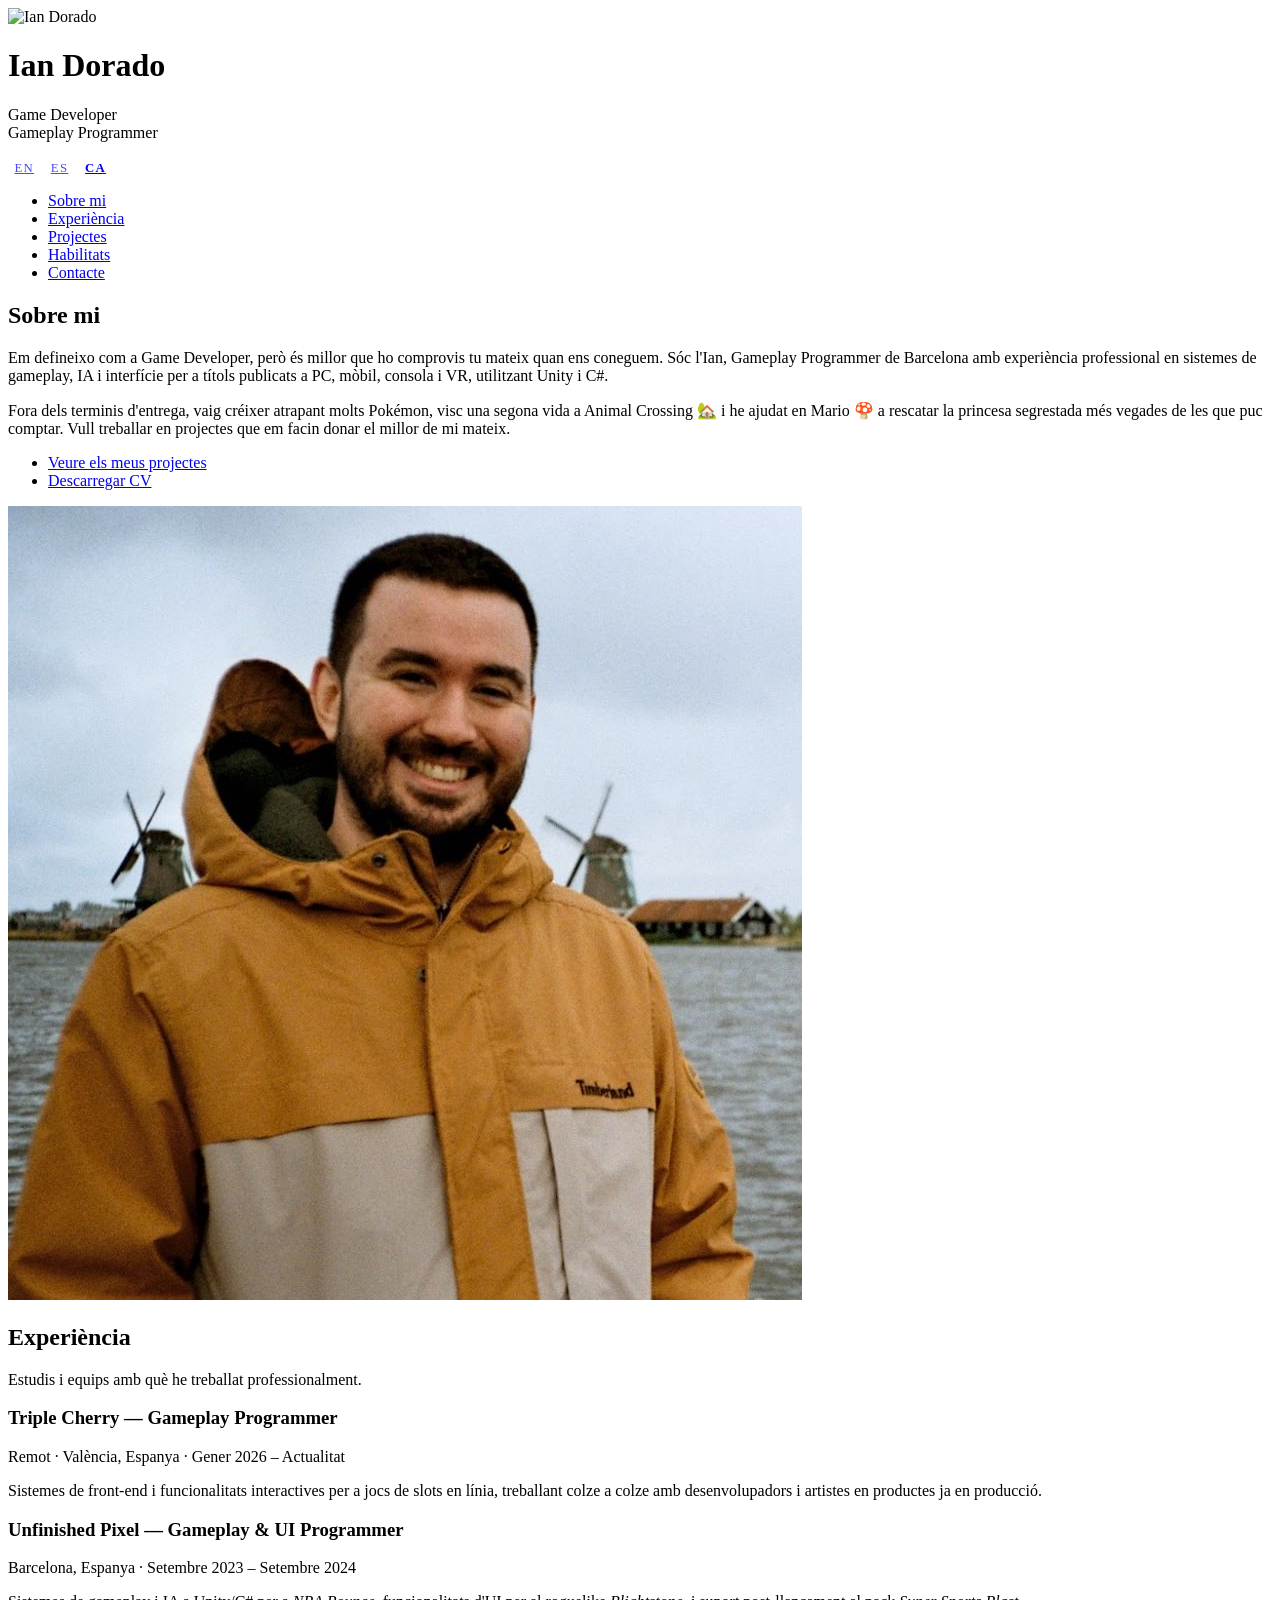
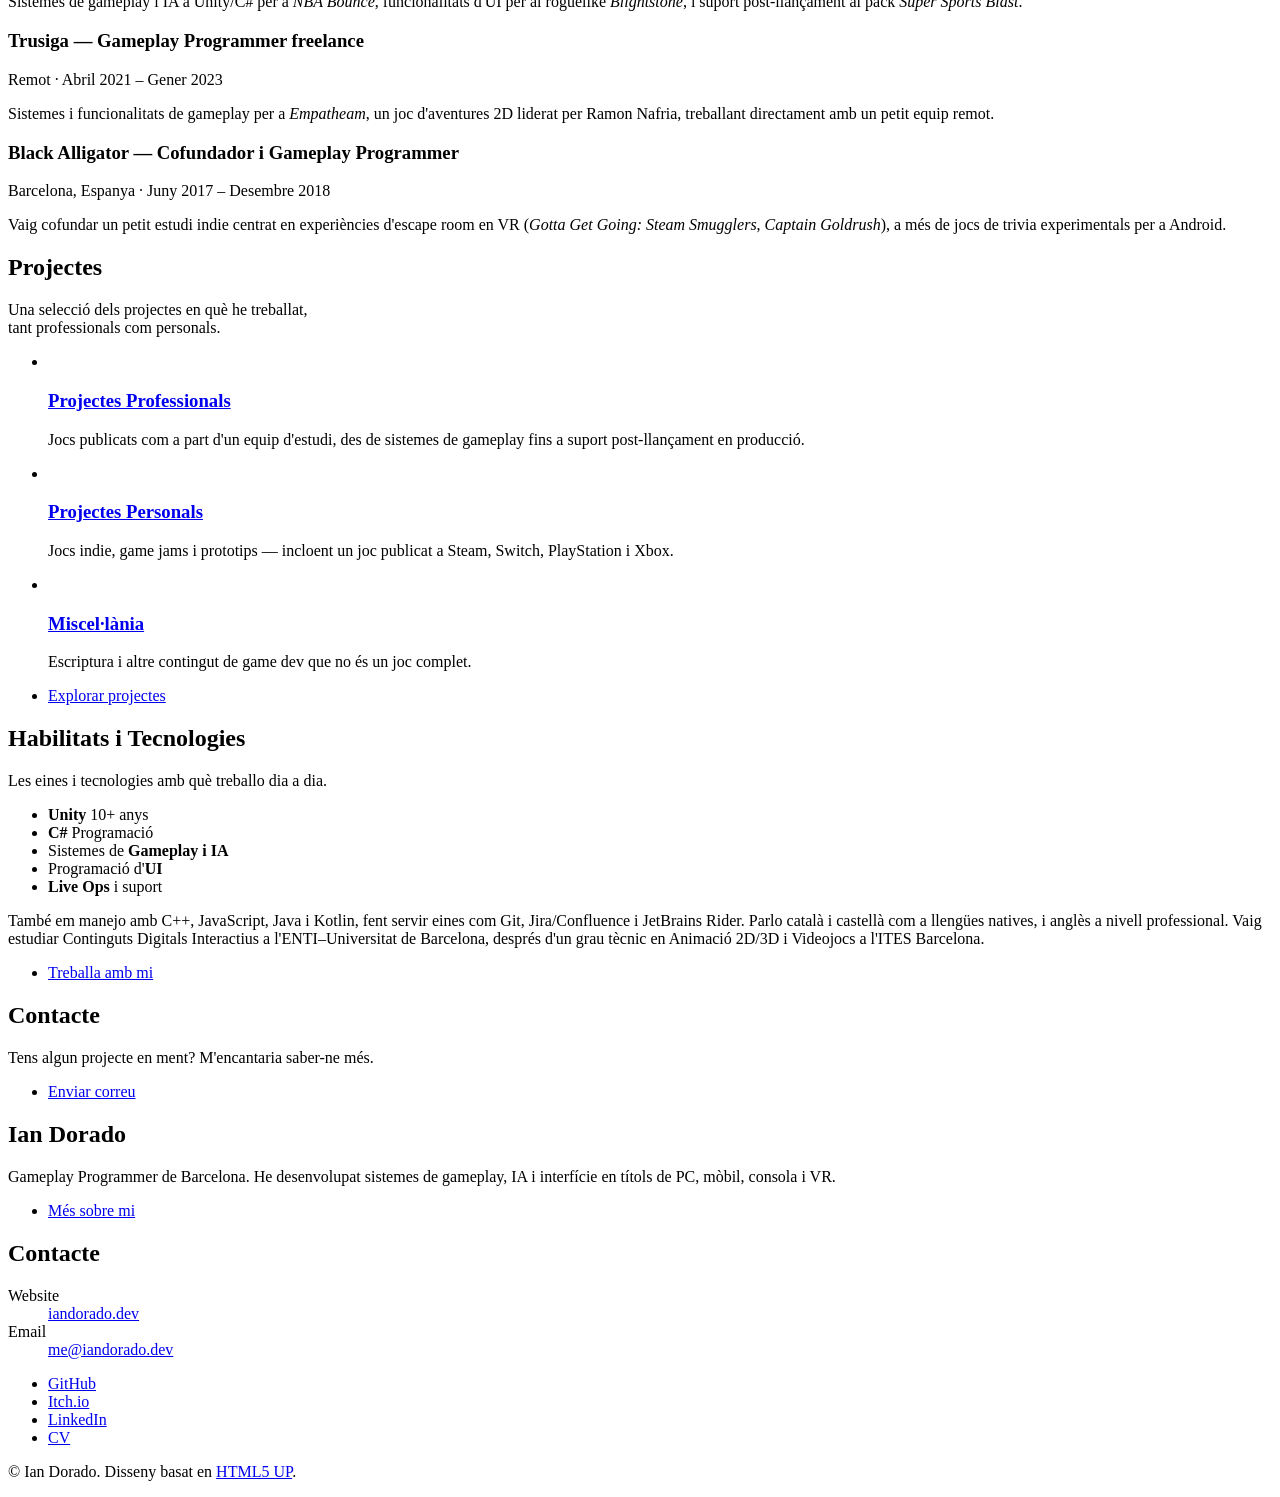
==== ca/index.html @ 8a7adcba "Replace placeholder content with real projects, add EN/ES/CA support Fills the portfolio with real w" ====
<!DOCTYPE HTML>
<!--
	Portfolio de Ian Dorado - Game Developer
	Basado en Stellar by HTML5 UP
	html5up.net | @ajlkn
-->
<html lang="ca">
	<head>
		<title>Ian Dorado - Game Developer</title>
		<meta charset="utf-8" />
		<meta name="viewport" content="width=device-width, initial-scale=1, user-scalable=no" />
		<link rel="stylesheet" href="/assets/css/main.css" />
		<link rel="stylesheet" href="/assets/css/custom.css" />
		<noscript><link rel="stylesheet" href="/assets/css/noscript.css" /></noscript>
	</head>
	<body class="is-preload">

		<!-- Wrapper -->
			<div id="wrapper">

				<!-- Header -->
					<header id="header" class="alt">
						<span class="logo"><img src="/images/logo.svg" alt="Ian Dorado" /></span>
						<h1>Ian Dorado</h1>
						<p>Game Developer<br />
						Gameplay Programmer</p>
						<ul class="lang-switch">
							<li><a href="/index.html">EN</a></li>
							<li><a href="/es/index.html">ES</a></li>
							<li><a href="/ca/index.html" class="active">CA</a></li>
						</ul>
					</header>

				<!-- Nav -->
					<nav id="nav">
						<ul>
							<li><a href="#about" class="active">Sobre mi</a></li>
							<li><a href="#experience">Experiència</a></li>
							<li><a href="#projects">Projectes</a></li>
							<li><a href="#skills">Habilitats</a></li>
							<li><a href="#contact">Contacte</a></li>
						</ul>
					</nav>

				<!-- Main -->
					<div id="main">

						<!-- About Section -->
							<section id="about" class="main">
								<div class="spotlight">
									<div class="content">
										<header class="major">
											<h2>Sobre mi</h2>
										</header>
										<p>Em defineixo com a Game Developer, però és millor que ho comprovis tu mateix quan ens coneguem. Sóc l'Ian, Gameplay Programmer de Barcelona amb experiència professional en sistemes de gameplay, IA i interfície per a títols publicats a PC, mòbil, consola i VR, utilitzant Unity i C#.</p>
										<p>Fora dels terminis d'entrega, vaig créixer atrapant molts Pokémon, visc una segona vida a Animal Crossing 🏡 i he ajudat en Mario 🍄 a rescatar la princesa segrestada més vegades de les que puc comptar. Vull treballar en projectes que em facin donar el millor de mi mateix.</p>
										<ul class="actions">
											<li><a href="#projects" class="button">Veure els meus projectes</a></li>
											<li><a href="https://drive.google.com/file/d/1tQPyiFd7aMaH0E0QQcwuhiPPUvILgp-P/view" class="button" target="_blank" rel="noopener">Descarregar CV</a></li>
										</ul>
									</div>
									<span class="image"><img src="/images/ian-dorado.jpg" alt="Ian Dorado" /></span>
								</div>
							</section>

						<!-- Experience Section -->
							<section id="experience" class="main special">
								<header class="major">
									<h2>Experiència</h2>
									<p>Estudis i equips amb què he treballat professionalment.</p>
								</header>

								<div class="box">
									<h3>Triple Cherry — Gameplay Programmer</h3>
									<p>Remot · València, Espanya · Gener 2026 – Actualitat</p>
									<p>Sistemes de front-end i funcionalitats interactives per a jocs de slots en línia, treballant colze a colze amb desenvolupadors i artistes en productes ja en producció.</p>
								</div>

								<div class="box">
									<h3>Unfinished Pixel — Gameplay &amp; UI Programmer</h3>
									<p>Barcelona, Espanya · Setembre 2023 – Setembre 2024</p>
									<p>Sistemes de gameplay i IA a Unity/C# per a <em>NBA Bounce</em>, funcionalitats d'UI per al roguelike <em>Blightstone</em>, i suport post-llançament al pack <em>Super Sports Blast</em>.</p>
								</div>

								<div class="box">
									<h3>Trusiga — Gameplay Programmer freelance</h3>
									<p>Remot · Abril 2021 – Gener 2023</p>
									<p>Sistemes i funcionalitats de gameplay per a <em>Empatheam</em>, un joc d'aventures 2D liderat per Ramon Nafria, treballant directament amb un petit equip remot.</p>
								</div>

								<div class="box">
									<h3>Black Alligator — Cofundador i Gameplay Programmer</h3>
									<p>Barcelona, Espanya · Juny 2017 – Desembre 2018</p>
									<p>Vaig cofundar un petit estudi indie centrat en experiències d'escape room en VR (<em>Gotta Get Going: Steam Smugglers</em>, <em>Captain Goldrush</em>), a més de jocs de trivia experimentals per a Android.</p>
								</div>
							</section>

						<!-- Projects Section -->
							<section id="projects" class="main special">
								<header class="major">
									<h2>Projectes</h2>
									<p>Una selecció dels projectes en què he treballat,<br />
									tant professionals com personals.</p>
								</header>
								<ul class="features">
									<li>
										<a href="/ca/professional-projects.html" class="project-link">
											<span class="icon solid major style1 fa-briefcase"></span>
										</a>
										<h3><a href="/ca/professional-projects.html">Projectes Professionals</a></h3>
										<p>Jocs publicats com a part d'un equip d'estudi, des de sistemes de gameplay fins a suport post-llançament en producció.</p>
									</li>
									<li>
										<a href="/ca/personal-projects.html" class="project-link">
											<span class="icon solid major style3 fa-gamepad"></span>
										</a>
										<h3><a href="/ca/personal-projects.html">Projectes Personals</a></h3>
										<p>Jocs indie, game jams i prototips — incloent un joc publicat a Steam, Switch, PlayStation i Xbox.</p>
									</li>
									<li>
										<a href="/ca/miscellaneous.html" class="project-link">
											<span class="icon solid major style5 fa-star"></span>
										</a>
										<h3><a href="/ca/miscellaneous.html">Miscel·lània</a></h3>
										<p>Escriptura i altre contingut de game dev que no és un joc complet.</p>
									</li>
								</ul>
								<footer class="major">
									<ul class="actions special">
										<li><a href="#projects" class="button">Explorar projectes</a></li>
									</ul>
								</footer>
							</section>

						<!-- Skills Section -->
							<section id="skills" class="main special">
								<header class="major">
									<h2>Habilitats i Tecnologies</h2>
									<p>Les eines i tecnologies amb què treballo dia a dia.</p>
								</header>
								<ul class="statistics">
									<li class="style1">
										<span class="icon solid fa-cube"></span>
										<strong>Unity</strong> 10+ anys
									</li>
									<li class="style2">
										<span class="icon solid fa-code"></span>
										<strong>C#</strong> Programació
									</li>
									<li class="style3">
										<span class="icon solid fa-robot"></span>
										Sistemes de <strong>Gameplay i IA</strong>
									</li>
									<li class="style4">
										<span class="icon solid fa-window-maximize"></span>
										Programació d'<strong>UI</strong>
									</li>
									<li class="style5">
										<span class="icon solid fa-chart-line"></span>
										<strong>Live Ops</strong> i suport
									</li>
								</ul>
								<p class="content">També em manejo amb C++, JavaScript, Java i Kotlin, fent servir eines com Git, Jira/Confluence i JetBrains Rider. Parlo català i castellà com a llengües natives, i anglès a nivell professional. Vaig estudiar Continguts Digitals Interactius a l'ENTI–Universitat de Barcelona, després d'un grau tècnic en Animació 2D/3D i Videojocs a l'ITES Barcelona.</p>
								<footer class="major">
									<ul class="actions special">
										<li><a href="#contact" class="button">Treballa amb mi</a></li>
									</ul>
								</footer>
							</section>

						<!-- Contact Section -->
							<section id="contact" class="main special">
								<header class="major">
									<h2>Contacte</h2>
									<p>Tens algun projecte en ment? M'encantaria saber-ne més.</p>
								</header>
								<footer class="major">
									<ul class="actions special">
										<li><a href="mailto:me@iandorado.dev" class="button primary">Enviar correu</a></li>
									</ul>
								</footer>
							</section>

					</div>

				<!-- Footer -->
					<footer id="footer">
						<section>
							<h2>Ian Dorado</h2>
							<p>Gameplay Programmer de Barcelona. He desenvolupat sistemes de gameplay, IA i interfície en títols de PC, mòbil, consola i VR.</p>
							<ul class="actions">
								<li><a href="#about" class="button">Més sobre mi</a></li>
							</ul>
						</section>
						<section>
							<h2>Contacte</h2>
							<dl class="alt">
								<dt>Website</dt>
								<dd><a href="https://iandorado.dev">iandorado.dev</a></dd>
								<dt>Email</dt>
								<dd><a href="mailto:me@iandorado.dev">me@iandorado.dev</a></dd>
							</dl>
							<ul class="icons">
								<li><a href="https://github.com/idorado4" class="icon brands fa-github alt"><span class="label">GitHub</span></a></li>
								<li><a href="https://idorado4.itch.io/" class="icon brands fa-itch-io alt"><span class="label">Itch.io</span></a></li>
								<li><a href="https://www.linkedin.com/in/idorado4/" class="icon brands fa-linkedin alt"><span class="label">LinkedIn</span></a></li>
								<li><a href="https://drive.google.com/file/d/1tQPyiFd7aMaH0E0QQcwuhiPPUvILgp-P/view" class="icon solid fa-address-card alt" target="_blank" rel="noopener"><span class="label">CV</span></a></li>
							</ul>
						</section>
						<p class="copyright">&copy; Ian Dorado. Disseny basat en <a href="https://html5up.net">HTML5 UP</a>.</p>
					</footer>

			</div>

		<!-- Scripts -->
			<script src="/assets/js/jquery.min.js"></script>
			<script src="/assets/js/jquery.scrollex.min.js"></script>
			<script src="/assets/js/jquery.scrolly.min.js"></script>
			<script src="/assets/js/browser.min.js"></script>
			<script src="/assets/js/breakpoints.min.js"></script>
			<script src="/assets/js/util.js"></script>
			<script src="/assets/js/main.js"></script>

	</body>
</html>
---- assets/css/custom.css ----
/* ========================================
   EFECTO HOVER INTERACTIVO - CÓDIGO PURO
   ======================================== */

/* 
   Este es el CÓDIGO ESENCIAL para el efecto hover.
   El resto del custom.css incluye estilos adicionales,
   pero ESTE es lo importante para el efecto.
*/

/* Variables de color para los iconos */
:root {
	--style1-color: #efa8b0;  /* Rosa - Profesionales */
	--style3-color: #a89cc8;  /* Púrpura - Personales */
	--style5-color: #8cc9f0;  /* Cian - Miscelánea */
}

/* ========================================
   CONTENEDOR DEL ICONO (el enlace)
   ======================================== */
.project-link {
	display: inline-block;
	cursor: pointer;
	text-decoration: none;
	transition: all 0.3s ease;
}

/* ========================================
   EL ICONO EN SÍ - Transición base
   ======================================== */
.project-link .icon.major {
	/*
	   Transición suave de 0.4 segundos
	   cubic-bezier crea un efecto "elástico"
	   que hace que se sienta más natural
	*/
	transition: all 0.4s cubic-bezier(0.34, 1.56, 0.64, 1);
	position: relative;
}

/* ========================================
   STYLE1 (Rosa #efa8b0) - PROFESIONALES
   ======================================== */
.project-link:hover .icon.major.style1 {
	/* 
	   Cuando pasas el ratón:
	   1. El fondo se llena con el color rosa
	   2. El icono se vuelve blanco
	   3. Se agranda un 15%
	   4. Aparece una sombra rosa
	*/
	background-color: var(--style1-color);  /* Fondo rosa */
	color: white;                            /* Icono blanco */
	transform: scale(1.15);                  /* 15% más grande */
	box-shadow: 0 10px 30px rgba(239, 168, 176, 0.4);  /* Sombra rosa */
}

/* El borde interno también se vuelve blanco */
.project-link:hover .icon.major.style1:before {
	color: white;           /* Línea/borde blanco */
	border-color: white;    /* Borde blanco */
}

/* ========================================
   STYLE3 (Púrpura #a89cc8) - PERSONALES
   ======================================== */
.project-link:hover .icon.major.style3 {
	background-color: var(--style3-color);  /* Fondo púrpura */
	color: white;                            /* Icono blanco */
	transform: scale(1.15);                  /* 15% más grande */
	box-shadow: 0 10px 30px rgba(168, 156, 200, 0.4);  /* Sombra púrpura */
}

.project-link:hover .icon.major.style3:before {
	color: white;
	border-color: white;
}

/* ========================================
   STYLE5 (Cian #8cc9f0) - MISCELÁNEA
   ======================================== */
.project-link:hover .icon.major.style5 {
	background-color: var(--style5-color);  /* Fondo cian */
	color: white;                            /* Icono blanco */
	transform: scale(1.15);                  /* 15% más grande */
	box-shadow: 0 10px 30px rgba(140, 201, 240, 0.4);  /* Sombra cian */
}

.project-link:hover .icon.major.style5:before {
	color: white;
	border-color: white;
}

/* ========================================
   ESTADO NORMAL (sin hover)
   ======================================== */
.project-link .icon.major {
	background-color: transparent;  /* Sin fondo */
	border-color: currentColor;     /* Borde es el color del icono */
}

.project-link .icon.major:before {
	border-color: currentColor;     /* Borde interno también */
}

/* ========================================
   FIN DEL EFECTO HOVER
   ======================================== */

/* Language switcher */
.lang-switch {
	margin: 0.75em 0 0 0;
	padding: 0;
	list-style: none;
}

.lang-switch li {
	display: inline-block;
	margin: 0 0.4em;
}

.lang-switch a {
	font-size: 0.8em;
	letter-spacing: 0.1em;
	opacity: 0.7;
}

.lang-switch a.active {
	opacity: 1;
	font-weight: bold;
	text-decoration: underline;
	pointer-events: none;
}

/*
   RESUMEN DE CÓMO FUNCIONA:
   
   1. Sin hover:
      - Fondo transparente
      - Icono tiene su color (rosa, púrpura o cian)
   
   2. Con hover:
      - Fondo se llena con el color del icono
      - Icono se vuelve blanco
      - Se agranda un 15%
      - Aparece una sombra del color correspondiente
      - Todo sucede en 0.4 segundos de forma suave
   
   3. HTML necesario:
      <a href="page.html" class="project-link">
          <span class="icon solid major style1 fa-briefcase"></span>
      </a>
*/
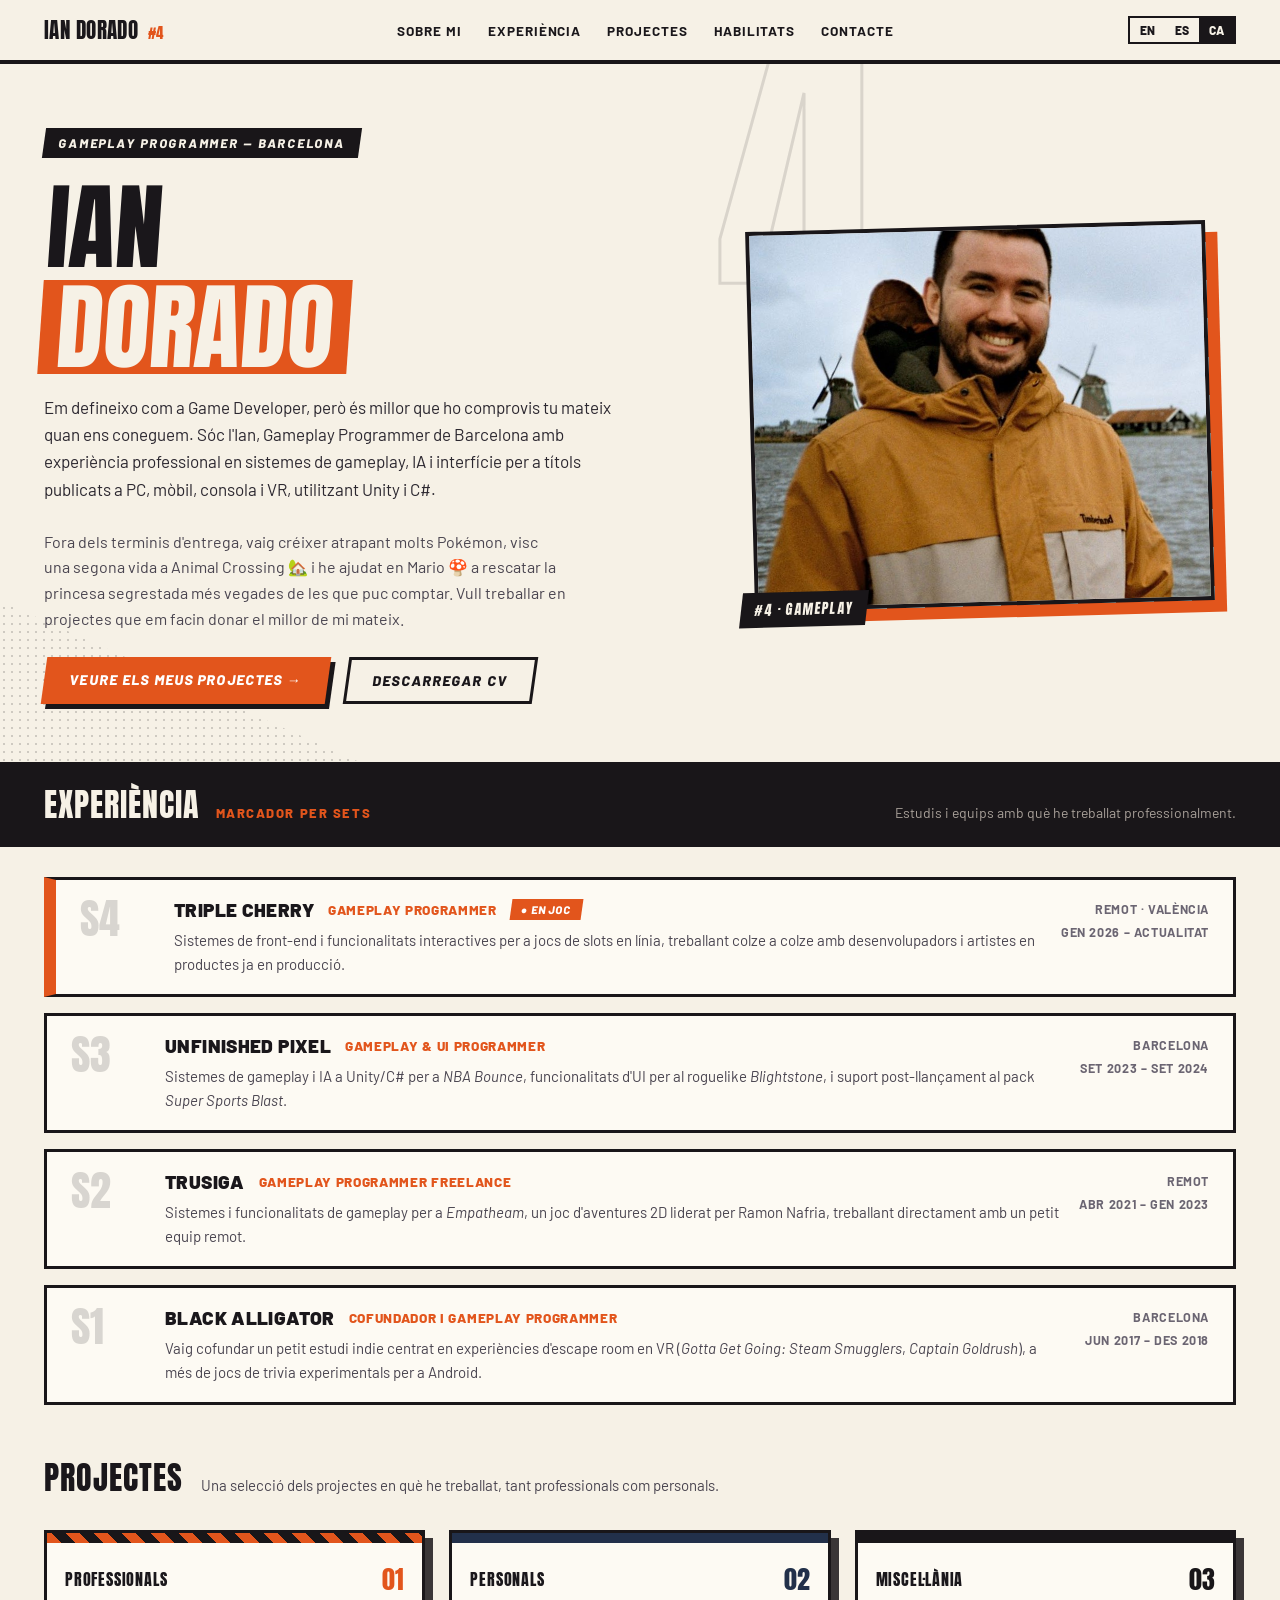
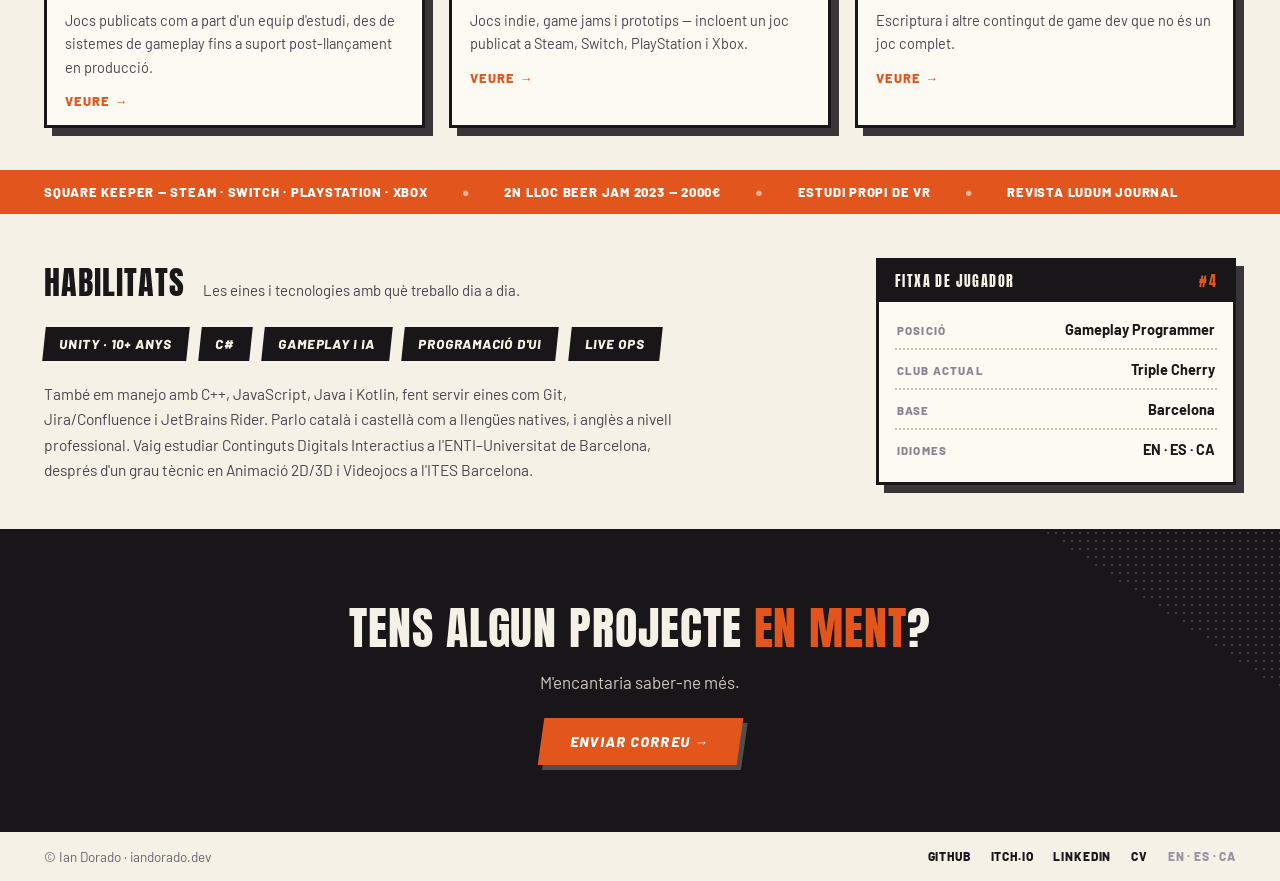
==== commit 4074328f: "Redesign portfolio with new visual identity, drop Stellar template Replaces the HTML5UP Stellar temp" ====
--- a/ca/index.html
+++ b/ca/index.html
@@ -1,225 +1,157 @@
-<!DOCTYPE HTML>
-<!--
-	Portfolio de Ian Dorado - Game Developer
-	Basado en Stellar by HTML5 UP
-	html5up.net | @ajlkn
--->
+<!DOCTYPE html>
 <html lang="ca">
-	<head>
-		<title>Ian Dorado - Game Developer</title>
-		<meta charset="utf-8" />
-		<meta name="viewport" content="width=device-width, initial-scale=1, user-scalable=no" />
-		<link rel="stylesheet" href="/assets/css/main.css" />
-		<link rel="stylesheet" href="/assets/css/custom.css" />
-		<noscript><link rel="stylesheet" href="/assets/css/noscript.css" /></noscript>
-	</head>
-	<body class="is-preload">
+<head>
+<title>Ian Dorado - Game Developer</title>
+<meta charset="utf-8">
+<meta name="viewport" content="width=device-width, initial-scale=1">
+<meta name="description" content="Ian Dorado, Gameplay Programmer de Barcelona. Sistemes de gameplay, IA i interfície per a títols a PC, mòbil, consola i VR amb Unity i C#.">
+<link rel="preconnect" href="https://fonts.googleapis.com">
+<link rel="preconnect" href="https://fonts.gstatic.com" crossorigin>
+<link href="https://fonts.googleapis.com/css2?family=Anton&family=Barlow:wght@400;600;700;800;900&family=JetBrains+Mono:wght@400;500&display=swap" rel="stylesheet">
+<link rel="stylesheet" href="../assets/portfolio.css">
+</head>
+<body>
+<div class="wrap">
+<header class="topbar">
+<a class="logo" href="index.html"><span class="nombre">IAN DORADO</span><span class="dorsal">#4</span></a>
+<nav class="menu">
+<a href="#sobre-mi">Sobre mi</a><a href="#experiencia">Experiència</a><a href="#projectes">Projectes</a><a href="#habilitats">Habilitats</a><a href="#contacte">Contacte</a>
+</nav>
+<div class="lang"><a href="../index.html">EN</a><a href="../es/index.html">ES</a><span class="on">CA</span></div>
+</header>
 
-		<!-- Wrapper -->
-			<div id="wrapper">
+<section class="hero">
+<div class="hero-num">4</div>
+<div class="dots bl"></div>
+<div class="hero-grid">
+<div>
+<span class="badge">Gameplay Programmer — Barcelona</span>
+<h1 class="titulo">IAN<br><span class="rev">DORADO</span></h1>
+<p class="lead" id="sobre-mi">Em defineixo com a Game Developer, però és millor que ho comprovis tu mateix quan ens coneguem. Sóc l'Ian, Gameplay Programmer de Barcelona amb experiència professional en sistemes de gameplay, IA i interfície per a títols publicats a PC, mòbil, consola i VR, utilitzant Unity i C#.</p>
+<p class="lead2">Fora dels terminis d'entrega, vaig créixer atrapant molts Pokémon, visc una segona vida a Animal Crossing 🏡 i he ajudat en Mario 🍄 a rescatar la princesa segrestada més vegades de les que puc comptar. Vull treballar en projectes que em facin donar el millor de mi mateix.</p>
+<div class="btns">
+<a class="btn" href="#projectes">Veure els meus projectes →</a>
+<a class="btn-line" href="https://drive.google.com/file/d/1tQPyiFd7aMaH0E0QQcwuhiPPUvILgp-P/view" target="_blank" rel="noopener">Descarregar CV</a>
+</div>
+</div>
+<div class="foto-wrap">
+<img class="foto" src="../images/ian-dorado.jpg" alt="Ian Dorado">
+<div class="foto-tag">#4 · GAMEPLAY</div>
+</div>
+</div>
+</section>
 
-				<!-- Header -->
-					<header id="header" class="alt">
-						<span class="logo"><img src="/images/logo.svg" alt="Ian Dorado" /></span>
-						<h1>Ian Dorado</h1>
-						<p>Game Developer<br />
-						Gameplay Programmer</p>
-						<ul class="lang-switch">
-							<li><a href="/index.html">EN</a></li>
-							<li><a href="/es/index.html">ES</a></li>
-							<li><a href="/ca/index.html" class="active">CA</a></li>
-						</ul>
-					</header>
+<div class="banda" id="experiencia">
+<div class="tit"><h2>EXPERIÈNCIA</h2><span class="marca">Marcador per sets</span></div>
+<span class="sub">Estudis i equips amb què he treballat professionalment.</span>
+</div>
+<section class="sets">
+<article class="set live">
+<div class="snum">S4</div>
+<div>
+<div class="set-head"><span class="club">Triple Cherry</span><span class="rol">Gameplay Programmer</span><span class="chip-live"><span class="dot">●</span> EN JOC</span></div>
+<p>Sistemes de front-end i funcionalitats interactives per a jocs de slots en línia, treballant colze a colze amb desenvolupadors i artistes en productes ja en producció.</p>
+</div>
+<div class="meta">Remot · València<br>Gen 2026 – Actualitat</div>
+</article>
+<article class="set">
+<div class="snum">S3</div>
+<div>
+<div class="set-head"><span class="club">Unfinished Pixel</span><span class="rol">Gameplay &amp; UI Programmer</span></div>
+<p>Sistemes de gameplay i IA a Unity/C# per a <em>NBA Bounce</em>, funcionalitats d'UI per al roguelike <em>Blightstone</em>, i suport post-llançament al pack <em>Super Sports Blast</em>.</p>
+</div>
+<div class="meta">Barcelona<br>Set 2023 – Set 2024</div>
+</article>
+<article class="set">
+<div class="snum">S2</div>
+<div>
+<div class="set-head"><span class="club">Trusiga</span><span class="rol">Gameplay Programmer freelance</span></div>
+<p>Sistemes i funcionalitats de gameplay per a <em>Empatheam</em>, un joc d'aventures 2D liderat per Ramon Nafria, treballant directament amb un petit equip remot.</p>
+</div>
+<div class="meta">Remot<br>Abr 2021 – Gen 2023</div>
+</article>
+<article class="set">
+<div class="snum">S1</div>
+<div>
+<div class="set-head"><span class="club">Black Alligator</span><span class="rol">Cofundador i Gameplay Programmer</span></div>
+<p>Vaig cofundar un petit estudi indie centrat en experiències d'escape room en VR (<em>Gotta Get Going: Steam Smugglers</em>, <em>Captain Goldrush</em>), a més de jocs de trivia experimentals per a Android.</p>
+</div>
+<div class="meta">Barcelona<br>Jun 2017 – Des 2018</div>
+</article>
+</section>
 
-				<!-- Nav -->
-					<nav id="nav">
-						<ul>
-							<li><a href="#about" class="active">Sobre mi</a></li>
-							<li><a href="#experience">Experiència</a></li>
-							<li><a href="#projects">Projectes</a></li>
-							<li><a href="#skills">Habilitats</a></li>
-							<li><a href="#contact">Contacte</a></li>
-						</ul>
-					</nav>
+<div class="sec-head" id="projectes">
+<h2>PROJECTES</h2>
+<span class="sub">Una selecció dels projectes en què he treballat, tant professionals com personals.</span>
+</div>
+<section class="cats">
+<a class="cat" href="professional-projects.html">
+<div class="franja f1"></div>
+<div class="cat-head"><span class="nom">Professionals</span><span class="num" style="color:#e2551c">01</span></div>
+<p>Jocs publicats com a part d'un equip d'estudi, des de sistemes de gameplay fins a suport post-llançament en producció.</p>
+<div class="ver">Veure →</div>
+</a>
+<a class="cat" href="personal-projects.html">
+<div class="franja f2"></div>
+<div class="cat-head"><span class="nom">Personals</span><span class="num" style="color:#22304a">02</span></div>
+<p>Jocs indie, game jams i prototips — incloent un joc publicat a Steam, Switch, PlayStation i Xbox.</p>
+<div class="ver">Veure →</div>
+</a>
+<a class="cat" href="miscellaneous.html">
+<div class="franja f3"></div>
+<div class="cat-head"><span class="nom">Miscel·lània</span><span class="num" style="color:#191619">03</span></div>
+<p>Escriptura i altre contingut de game dev que no és un joc complet.</p>
+<div class="ver">Veure →</div>
+</a>
+</section>
 
-				<!-- Main -->
-					<div id="main">
+<div class="cinta">
+<span>Square Keeper — Steam · Switch · PlayStation · Xbox</span><span class="sep">●</span>
+<span>2n lloc Beer Jam 2023 — 2000€</span><span class="sep">●</span>
+<span>Estudi propi de VR</span><span class="sep">●</span>
+<span>Revista Ludum Journal</span>
+</div>
 
-						<!-- About Section -->
-							<section id="about" class="main">
-								<div class="spotlight">
-									<div class="content">
-										<header class="major">
-											<h2>Sobre mi</h2>
-										</header>
-										<p>Em defineixo com a Game Developer, però és millor que ho comprovis tu mateix quan ens coneguem. Sóc l'Ian, Gameplay Programmer de Barcelona amb experiència professional en sistemes de gameplay, IA i interfície per a títols publicats a PC, mòbil, consola i VR, utilitzant Unity i C#.</p>
-										<p>Fora dels terminis d'entrega, vaig créixer atrapant molts Pokémon, visc una segona vida a Animal Crossing 🏡 i he ajudat en Mario 🍄 a rescatar la princesa segrestada més vegades de les que puc comptar. Vull treballar en projectes que em facin donar el millor de mi mateix.</p>
-										<ul class="actions">
-											<li><a href="#projects" class="button">Veure els meus projectes</a></li>
-											<li><a href="https://drive.google.com/file/d/1tQPyiFd7aMaH0E0QQcwuhiPPUvILgp-P/view" class="button" target="_blank" rel="noopener">Descarregar CV</a></li>
-										</ul>
-									</div>
-									<span class="image"><img src="/images/ian-dorado.jpg" alt="Ian Dorado" /></span>
-								</div>
-							</section>
+<section class="skills" id="habilitats">
+<div>
+<div class="sec-head" style="padding:0"><h2>HABILITATS</h2><span class="sub">Les eines i tecnologies amb què treballo dia a dia.</span></div>
+<div class="chips">
+<span class="chip">Unity · 10+ anys</span>
+<span class="chip">C#</span>
+<span class="chip">Gameplay i IA</span>
+<span class="chip">Programació d'UI</span>
+<span class="chip">Live Ops</span>
+</div>
+<p class="texto">També em manejo amb C++, JavaScript, Java i Kotlin, fent servir eines com Git, Jira/Confluence i JetBrains Rider. Parlo català i castellà com a llengües natives, i anglès a nivell professional. Vaig estudiar Continguts Digitals Interactius a l'ENTI–Universitat de Barcelona, després d'un grau tècnic en Animació 2D/3D i Videojocs a l'ITES Barcelona.</p>
+</div>
+<aside class="ficha">
+<div class="ficha-head"><span>FITXA DE JUGADOR</span><span class="dorsal">#4</span></div>
+<div class="ficha-body">
+<div class="ficha-row"><span class="k">POSICIÓ</span><strong>Gameplay Programmer</strong></div>
+<div class="ficha-row"><span class="k">CLUB ACTUAL</span><strong>Triple Cherry</strong></div>
+<div class="ficha-row"><span class="k">BASE</span><strong>Barcelona</strong></div>
+<div class="ficha-row"><span class="k">IDIOMES</span><strong>EN · ES · CA</strong></div>
+</div>
+</aside>
+</section>
 
-						<!-- Experience Section -->
-							<section id="experience" class="main special">
-								<header class="major">
-									<h2>Experiència</h2>
-									<p>Estudis i equips amb què he treballat professionalment.</p>
-								</header>
+<section class="contacto" id="contacte">
+<div class="dots claro tr"></div>
+<h2>Tens algun projecte <span class="acc">en ment</span>?</h2>
+<p>M'encantaria saber-ne més.</p>
+<a class="btn sombra-clara" href="mailto:me@iandorado.dev">Enviar correu →</a>
+</section>
 
-								<div class="box">
-									<h3>Triple Cherry — Gameplay Programmer</h3>
-									<p>Remot · València, Espanya · Gener 2026 – Actualitat</p>
-									<p>Sistemes de front-end i funcionalitats interactives per a jocs de slots en línia, treballant colze a colze amb desenvolupadors i artistes en productes ja en producció.</p>
-								</div>
-
-								<div class="box">
-									<h3>Unfinished Pixel — Gameplay &amp; UI Programmer</h3>
-									<p>Barcelona, Espanya · Setembre 2023 – Setembre 2024</p>
-									<p>Sistemes de gameplay i IA a Unity/C# per a <em>NBA Bounce</em>, funcionalitats d'UI per al roguelike <em>Blightstone</em>, i suport post-llançament al pack <em>Super Sports Blast</em>.</p>
-								</div>
-
-								<div class="box">
-									<h3>Trusiga — Gameplay Programmer freelance</h3>
-									<p>Remot · Abril 2021 – Gener 2023</p>
-									<p>Sistemes i funcionalitats de gameplay per a <em>Empatheam</em>, un joc d'aventures 2D liderat per Ramon Nafria, treballant directament amb un petit equip remot.</p>
-								</div>
-
-								<div class="box">
-									<h3>Black Alligator — Cofundador i Gameplay Programmer</h3>
-									<p>Barcelona, Espanya · Juny 2017 – Desembre 2018</p>
-									<p>Vaig cofundar un petit estudi indie centrat en experiències d'escape room en VR (<em>Gotta Get Going: Steam Smugglers</em>, <em>Captain Goldrush</em>), a més de jocs de trivia experimentals per a Android.</p>
-								</div>
-							</section>
-
-						<!-- Projects Section -->
-							<section id="projects" class="main special">
-								<header class="major">
-									<h2>Projectes</h2>
-									<p>Una selecció dels projectes en què he treballat,<br />
-									tant professionals com personals.</p>
-								</header>
-								<ul class="features">
-									<li>
-										<a href="/ca/professional-projects.html" class="project-link">
-											<span class="icon solid major style1 fa-briefcase"></span>
-										</a>
-										<h3><a href="/ca/professional-projects.html">Projectes Professionals</a></h3>
-										<p>Jocs publicats com a part d'un equip d'estudi, des de sistemes de gameplay fins a suport post-llançament en producció.</p>
-									</li>
-									<li>
-										<a href="/ca/personal-projects.html" class="project-link">
-											<span class="icon solid major style3 fa-gamepad"></span>
-										</a>
-										<h3><a href="/ca/personal-projects.html">Projectes Personals</a></h3>
-										<p>Jocs indie, game jams i prototips — incloent un joc publicat a Steam, Switch, PlayStation i Xbox.</p>
-									</li>
-									<li>
-										<a href="/ca/miscellaneous.html" class="project-link">
-											<span class="icon solid major style5 fa-star"></span>
-										</a>
-										<h3><a href="/ca/miscellaneous.html">Miscel·lània</a></h3>
-										<p>Escriptura i altre contingut de game dev que no és un joc complet.</p>
-									</li>
-								</ul>
-								<footer class="major">
-									<ul class="actions special">
-										<li><a href="#projects" class="button">Explorar projectes</a></li>
-									</ul>
-								</footer>
-							</section>
-
-						<!-- Skills Section -->
-							<section id="skills" class="main special">
-								<header class="major">
-									<h2>Habilitats i Tecnologies</h2>
-									<p>Les eines i tecnologies amb què treballo dia a dia.</p>
-								</header>
-								<ul class="statistics">
-									<li class="style1">
-										<span class="icon solid fa-cube"></span>
-										<strong>Unity</strong> 10+ anys
-									</li>
-									<li class="style2">
-										<span class="icon solid fa-code"></span>
-										<strong>C#</strong> Programació
-									</li>
-									<li class="style3">
-										<span class="icon solid fa-robot"></span>
-										Sistemes de <strong>Gameplay i IA</strong>
-									</li>
-									<li class="style4">
-										<span class="icon solid fa-window-maximize"></span>
-										Programació d'<strong>UI</strong>
-									</li>
-									<li class="style5">
-										<span class="icon solid fa-chart-line"></span>
-										<strong>Live Ops</strong> i suport
-									</li>
-								</ul>
-								<p class="content">També em manejo amb C++, JavaScript, Java i Kotlin, fent servir eines com Git, Jira/Confluence i JetBrains Rider. Parlo català i castellà com a llengües natives, i anglès a nivell professional. Vaig estudiar Continguts Digitals Interactius a l'ENTI–Universitat de Barcelona, després d'un grau tècnic en Animació 2D/3D i Videojocs a l'ITES Barcelona.</p>
-								<footer class="major">
-									<ul class="actions special">
-										<li><a href="#contact" class="button">Treballa amb mi</a></li>
-									</ul>
-								</footer>
-							</section>
-
-						<!-- Contact Section -->
-							<section id="contact" class="main special">
-								<header class="major">
-									<h2>Contacte</h2>
-									<p>Tens algun projecte en ment? M'encantaria saber-ne més.</p>
-								</header>
-								<footer class="major">
-									<ul class="actions special">
-										<li><a href="mailto:me@iandorado.dev" class="button primary">Enviar correu</a></li>
-									</ul>
-								</footer>
-							</section>
-
-					</div>
-
-				<!-- Footer -->
-					<footer id="footer">
-						<section>
-							<h2>Ian Dorado</h2>
-							<p>Gameplay Programmer de Barcelona. He desenvolupat sistemes de gameplay, IA i interfície en títols de PC, mòbil, consola i VR.</p>
-							<ul class="actions">
-								<li><a href="#about" class="button">Més sobre mi</a></li>
-							</ul>
-						</section>
-						<section>
-							<h2>Contacte</h2>
-							<dl class="alt">
-								<dt>Website</dt>
-								<dd><a href="https://iandorado.dev">iandorado.dev</a></dd>
-								<dt>Email</dt>
-								<dd><a href="mailto:me@iandorado.dev">me@iandorado.dev</a></dd>
-							</dl>
-							<ul class="icons">
-								<li><a href="https://github.com/idorado4" class="icon brands fa-github alt"><span class="label">GitHub</span></a></li>
-								<li><a href="https://idorado4.itch.io/" class="icon brands fa-itch-io alt"><span class="label">Itch.io</span></a></li>
-								<li><a href="https://www.linkedin.com/in/idorado4/" class="icon brands fa-linkedin alt"><span class="label">LinkedIn</span></a></li>
-								<li><a href="https://drive.google.com/file/d/1tQPyiFd7aMaH0E0QQcwuhiPPUvILgp-P/view" class="icon solid fa-address-card alt" target="_blank" rel="noopener"><span class="label">CV</span></a></li>
-							</ul>
-						</section>
-						<p class="copyright">&copy; Ian Dorado. Disseny basat en <a href="https://html5up.net">HTML5 UP</a>.</p>
-					</footer>
-
-			</div>
-
-		<!-- Scripts -->
-			<script src="/assets/js/jquery.min.js"></script>
-			<script src="/assets/js/jquery.scrollex.min.js"></script>
-			<script src="/assets/js/jquery.scrolly.min.js"></script>
-			<script src="/assets/js/browser.min.js"></script>
-			<script src="/assets/js/breakpoints.min.js"></script>
-			<script src="/assets/js/util.js"></script>
-			<script src="/assets/js/main.js"></script>
-
-	</body>
+<footer class="footer">
+<span class="copy">© Ian Dorado · iandorado.dev</span>
+<div class="links">
+<a href="https://github.com/idorado4" target="_blank" rel="noopener">GitHub</a>
+<a href="https://idorado4.itch.io/" target="_blank" rel="noopener">Itch.io</a>
+<a href="https://www.linkedin.com/in/idorado4/" target="_blank" rel="noopener">LinkedIn</a>
+<a href="https://drive.google.com/file/d/1tQPyiFd7aMaH0E0QQcwuhiPPUvILgp-P/view" target="_blank" rel="noopener">CV</a>
+<span class="idiomas">EN · ES · CA</span>
+</div>
+</footer>
+</div>
+</body>
 </html>
--- a/assets/portfolio.css
+++ b/assets/portfolio.css
@@ -0,0 +1,188 @@
+/* Portfolio Ian Dorado — diseño "Fuera de serie" */
+*{box-sizing:border-box}
+body{margin:0;background:#e9e2d3;font-family:'Barlow',sans-serif;color:#1a171b}
+a{color:inherit;text-decoration:none}
+img{display:block}
+@keyframes blink{50%{opacity:0}}
+.wrap{max-width:1440px;margin:0 auto;background:#f6f1e6;min-height:100vh}
+
+/* Top bar */
+.topbar{position:sticky;top:0;z-index:40;display:flex;justify-content:space-between;align-items:center;gap:16px;flex-wrap:wrap;padding:14px 44px;border-bottom:4px solid #191619;background:#f6f1e6}
+.logo{display:flex;align-items:baseline;gap:10px}
+.logo .nombre{font-family:'Anton',sans-serif;font-size:21px;letter-spacing:.02em}
+.logo .dorsal{font-family:'Anton',sans-serif;font-size:15px;color:#e2551c}
+.menu{display:flex;gap:26px;font-weight:700;font-size:13.5px;letter-spacing:.07em;text-transform:uppercase}
+.menu a:hover{color:#e2551c}
+.lang{display:flex;border:2px solid #191619;font-weight:800;font-size:12px}
+.lang a,.lang span{padding:5px 10px}
+.lang a:hover{background:#ece5d4}
+.lang .on{background:#191619;color:#f6f1e6}
+
+/* Piezas comunes */
+.badge{display:inline-block;background:#191619;color:#f6f1e6;font-weight:800;font-size:12.5px;letter-spacing:.14em;padding:7px 15px;transform:skewX(-8deg);text-transform:uppercase}
+.badge.naranja{background:#e2551c;color:#fff;font-size:12px;padding:6px 14px}
+.badge.navy{background:#22304a;color:#fff;font-size:12px;padding:6px 14px}
+.badge.claro{background:#f6f1e6;color:#191619;font-size:12px;padding:6px 14px}
+.btn{background:#e2551c;color:#fff;font-weight:800;text-transform:uppercase;letter-spacing:.08em;font-size:14px;padding:14px 26px;transform:skewX(-8deg);box-shadow:5px 5px 0 #191619;display:inline-block}
+.btn:hover{background:#c4440e}
+.btn.sombra-clara{box-shadow:5px 5px 0 rgba(246,241,230,.25);padding:15px 30px}
+.btn-line{border:3px solid #191619;font-weight:800;text-transform:uppercase;letter-spacing:.08em;font-size:14px;padding:12px 24px;transform:skewX(-8deg);display:inline-block}
+.btn-line:hover{background:#191619;color:#f6f1e6}
+.btn-line.claro{border-color:#f6f1e6;color:#f6f1e6;padding:12px 26px}
+.btn-line.claro:hover{background:#f6f1e6;color:#191619}
+.btns{display:flex;gap:18px;flex-wrap:wrap}
+
+/* Hero home */
+.hero{position:relative;overflow:hidden;padding:64px 44px 58px}
+.hero-num{position:absolute;right:400px;top:-40px;font-family:'Anton',sans-serif;font-size:330px;line-height:1;color:transparent;-webkit-text-stroke:3px rgba(25,22,25,.13);pointer-events:none}
+.dots{position:absolute;pointer-events:none;background-image:radial-gradient(rgba(25,22,25,.4) 1.2px,transparent 1.3px);background-size:8px 8px;opacity:.45}
+.dots.bl{left:0;bottom:0;width:360px;height:190px;clip-path:polygon(0 100%,0 15%,100% 100%)}
+.dots.claro{background-image:radial-gradient(rgba(246,241,230,.5) 1.2px,transparent 1.3px);opacity:.35}
+.dots.tr{right:0;top:0;width:300px;height:160px;clip-path:polygon(100% 0,20% 0,100% 100%)}
+.dots.br{right:0;bottom:0;width:320px;height:170px;clip-path:polygon(100% 100%,15% 100%,100% 0);opacity:.3}
+.hero-grid{position:relative;display:grid;grid-template-columns:1.15fr .85fr;gap:48px;align-items:center}
+.titulo{font-family:'Anton',sans-serif;font-size:95px;line-height:.99;margin:22px 0 20px;text-transform:uppercase;transform:skewX(-4deg);font-weight:400}
+.titulo .rev{background:#e2551c;color:#f6f1e6;padding:0 16px;display:inline-block;margin-top:6px}
+.lead{font-size:17px;line-height:1.6;max-width:58ch;margin:0 0 26px;color:#2c2830;scroll-margin-top:90px}
+.lead2{font-size:16px;line-height:1.6;max-width:58ch;margin:0 0 26px;color:#4a4550}
+.foto-wrap{position:relative;transform:rotate(-1.5deg);margin-right:26px}
+.foto{width:100%;height:380px;object-fit:cover;border:4px solid #191619;box-shadow:12px 12px 0 #e2551c}
+.foto-tag{position:absolute;left:-14px;bottom:-16px;background:#191619;color:#f6f1e6;font-family:'Anton',sans-serif;font-size:14px;letter-spacing:.1em;padding:7px 14px;transform:skewX(-8deg)}
+
+/* Banda de sección oscura */
+.banda{background:#191619;color:#f6f1e6;padding:18px 44px;display:flex;justify-content:space-between;align-items:baseline;gap:20px;flex-wrap:wrap;scroll-margin-top:70px}
+.banda .tit{display:flex;align-items:baseline;gap:16px}
+.banda h2{font-family:'Anton',sans-serif;font-size:32px;letter-spacing:.03em;margin:0;font-weight:400}
+.banda .marca{color:#e2551c;font-weight:800;font-size:13px;letter-spacing:.12em;text-transform:uppercase}
+.banda .sub{font-size:14px;color:#a8a099}
+
+/* Cabecera de sección clara */
+.sec-head{padding:8px 44px 6px;display:flex;align-items:baseline;gap:18px;flex-wrap:wrap;scroll-margin-top:80px}
+.sec-head h2{font-family:'Anton',sans-serif;font-size:32px;letter-spacing:.03em;margin:0;font-weight:400}
+.sec-head .sub{font-size:15px;color:#4a4550}
+
+/* Experiencia */
+.sets{padding:30px 44px 40px;display:grid;gap:16px}
+.set{border:3px solid #191619;background:#fdfaf3;padding:18px 24px;display:grid;grid-template-columns:74px 1fr auto;gap:20px;align-items:start}
+.set.live{border-left:12px solid #e2551c}
+.snum{font-family:'Anton',sans-serif;font-size:42px;line-height:1;color:rgba(25,22,25,.16)}
+.set-head{display:flex;align-items:center;gap:14px;flex-wrap:wrap}
+.club{font-weight:900;text-transform:uppercase;font-size:19px;letter-spacing:.02em}
+.rol{color:#e2551c;font-weight:800;font-size:13.5px;text-transform:uppercase;letter-spacing:.05em}
+.chip-live{background:#e2551c;color:#fff;font-weight:800;font-size:11px;letter-spacing:.08em;padding:4px 10px;transform:skewX(-8deg)}
+.chip-live .dot{animation:blink 1.2s steps(1) infinite}
+.set p{margin:7px 0 0;font-size:15px;line-height:1.6;color:#4a4550}
+.set .meta{text-align:right;font-weight:700;font-size:12.5px;text-transform:uppercase;letter-spacing:.05em;color:#6b6572;line-height:1.8}
+
+/* Categorías de proyectos */
+.cats{display:grid;grid-template-columns:repeat(3,1fr);gap:24px;padding:22px 44px 42px}
+.cat{border:3px solid #191619;background:#fdfaf3;box-shadow:8px 8px 0 rgba(25,22,25,.85);display:block}
+.cat:hover{box-shadow:4px 4px 0 #e2551c}
+.franja{height:10px}
+.franja.f1{background:repeating-linear-gradient(45deg,#e2551c,#e2551c 10px,#191619 10px,#191619 20px)}
+.franja.f2{background:#22304a}
+.franja.f3{background:#191619}
+.cat-head{padding:16px 18px 4px;display:flex;justify-content:space-between;align-items:center}
+.cat-head .nom{font-family:'Anton',sans-serif;font-size:16px;letter-spacing:.05em;text-transform:uppercase}
+.cat-head .num{font-family:'Anton',sans-serif;font-size:26px}
+.cat p{padding:0 18px;margin:6px 0 0;font-size:14.5px;line-height:1.6;color:#4a4550}
+.cat .ver{padding:14px 18px 16px;font-weight:800;font-size:13px;letter-spacing:.08em;text-transform:uppercase;color:#e2551c}
+
+/* Cinta de hitos */
+.cinta{background:#e2551c;color:#fff;padding:14px 44px;display:flex;gap:34px;flex-wrap:wrap;font-weight:800;text-transform:uppercase;font-size:13px;letter-spacing:.06em}
+.cinta .sep{opacity:.55}
+
+/* Habilidades */
+.skills{display:grid;grid-template-columns:1fr 360px;gap:44px;padding:44px;align-items:start;scroll-margin-top:70px}
+.chips{display:flex;flex-wrap:wrap;gap:12px;margin-top:20px}
+.chip{background:#191619;color:#f6f1e6;font-weight:800;text-transform:uppercase;font-size:13px;letter-spacing:.06em;padding:9px 16px;transform:skewX(-6deg)}
+.skills .texto{margin:20px 0 0;font-size:15.5px;line-height:1.65;color:#4a4550;max-width:70ch}
+.ficha{border:3px solid #191619;background:#fdfaf3;box-shadow:8px 8px 0 rgba(25,22,25,.85)}
+.ficha-head{background:#191619;color:#f6f1e6;font-family:'Anton',sans-serif;font-size:14px;letter-spacing:.1em;padding:10px 16px;display:flex;justify-content:space-between}
+.ficha-head .dorsal{color:#e2551c}
+.ficha-body{padding:8px 16px 14px}
+.ficha-row{display:flex;justify-content:space-between;gap:12px;border-bottom:2px dotted #cbc2ae;padding:10px 2px;font-size:14.5px;align-items:baseline}
+.ficha-row:last-child{border-bottom:0}
+.ficha-row .k{font-weight:800;font-size:11.5px;letter-spacing:.1em;color:#8b8391}
+
+/* Contacto */
+.contacto{position:relative;overflow:hidden;background:#191619;color:#f6f1e6;padding:64px 44px;text-align:center;scroll-margin-top:70px}
+.contacto h2{font-family:'Anton',sans-serif;font-size:46px;letter-spacing:.02em;margin:0 0 10px;text-transform:uppercase;font-weight:400}
+.contacto .acc{color:#e2551c}
+.contacto p{margin:0 0 26px;font-size:17px;color:#cfc8bd}
+.contacto.cierre{padding:54px 44px}
+.contacto.cierre h2{font-size:40px;margin-bottom:12px}
+.contacto.cierre p{margin:0 auto 26px;font-size:16px;max-width:66ch}
+.contacto .btns{justify-content:center}
+
+/* Footer */
+.footer{padding:16px 44px;display:flex;justify-content:space-between;align-items:center;gap:16px;flex-wrap:wrap;border-top:3px solid #191619}
+.footer .copy{font-size:13.5px;color:#6b6572}
+.footer .links{display:flex;gap:20px;font-weight:800;font-size:12px;letter-spacing:.07em;text-transform:uppercase}
+.footer .links a:hover{color:#e2551c}
+.footer .idiomas{color:#9b93a0}
+
+/* Interiores */
+.hero-int{background:#191619;color:#f6f1e6;padding:52px 44px 44px;position:relative;overflow:hidden}
+.hero-int h1{font-family:'Anton',sans-serif;font-size:64px;line-height:1;margin:18px 0 12px;text-transform:uppercase;font-weight:400}
+.hero-int p{margin:0;font-size:17px;color:#cfc8bd;max-width:70ch}
+.hero-int a{color:#e2551c;font-weight:700;text-decoration:underline}
+.volver{font-weight:800;font-size:13px;letter-spacing:.07em;text-transform:uppercase}
+.volver:hover{color:#e2551c}
+.grupo{padding:40px 44px 8px;display:flex;align-items:baseline;gap:16px;flex-wrap:wrap}
+.grupo+.grupo,.grupo.sig{padding-top:26px}
+.grupo h2{font-family:'Anton',sans-serif;font-size:28px;letter-spacing:.03em;margin:0;font-weight:400}
+.grupo .meta{font-weight:700;font-size:12.5px;text-transform:uppercase;letter-spacing:.05em;color:#6b6572}
+.projs{padding:18px 44px 10px;display:grid;gap:22px}
+.projs.fin{padding-bottom:44px}
+.proj{border:3px solid #191619;background:#fdfaf3;box-shadow:8px 8px 0 rgba(25,22,25,.85);display:grid;grid-template-columns:300px 1fr}
+.captura{border-right:3px solid #191619;background:repeating-linear-gradient(45deg,#ece5d4,#ece5d4 12px,#ddd3bc 12px,#ddd3bc 24px);display:flex;align-items:center;justify-content:center;min-height:190px}
+.captura span{font-family:'JetBrains Mono',monospace;font-size:12px;color:#4a4550;background:#f6f1e6;border:2px solid #191619;padding:6px 10px}
+.proj-body{padding:18px 22px}
+.proj-head{display:flex;justify-content:space-between;align-items:baseline;gap:14px;flex-wrap:wrap}
+.proj-head .pnom{font-family:'Anton',sans-serif;font-size:22px;letter-spacing:.03em}
+.proj-head .ptech{font-weight:700;font-size:12.5px;color:#6b6572;text-transform:uppercase}
+.prol{color:#e2551c;font-weight:800;font-size:13px;text-transform:uppercase;letter-spacing:.05em;margin-top:4px}
+.proj-body p{margin:10px 0 12px;font-size:15px;line-height:1.6;color:#4a4550}
+.proj-body p:last-child{margin-bottom:0}
+.premios{display:flex;gap:10px;flex-wrap:wrap;margin-bottom:14px}
+.premio{border:2px solid #e2551c;color:#c4440e;font-weight:800;font-size:11.5px;letter-spacing:.06em;text-transform:uppercase;padding:5px 10px;transform:skewX(-6deg)}
+.plinks{display:flex;gap:18px;flex-wrap:wrap;font-weight:800;font-size:13px;letter-spacing:.08em;text-transform:uppercase}
+.plinks a{color:#e2551c}
+.plinks a:hover{color:#191619}
+.jams{padding:18px 44px 10px;display:grid;grid-template-columns:1fr 1fr;gap:22px}
+.jam{border:3px solid #191619;background:#fdfaf3;box-shadow:8px 8px 0 rgba(25,22,25,.85);padding:18px 22px}
+.jam-head{display:flex;justify-content:space-between;align-items:center;gap:12px;flex-wrap:wrap}
+.jam .pnom{font-family:'Anton',sans-serif;font-size:20px;letter-spacing:.03em}
+.jam .premio-chip{background:#e2551c;color:#fff;font-weight:800;font-size:11.5px;letter-spacing:.06em;padding:5px 11px;transform:skewX(-8deg);text-transform:uppercase}
+.jam .meta{font-weight:700;font-size:12.5px;color:#6b6572;text-transform:uppercase;margin-top:4px}
+.jam p{margin:10px 0 12px;font-size:15px;line-height:1.6;color:#4a4550}
+.duo{padding:18px 44px 44px;display:grid;grid-template-columns:1fr 1fr;gap:22px}
+.vcard{border:3px solid #191619;background:#fdfaf3;box-shadow:8px 8px 0 rgba(25,22,25,.85)}
+.vcard .captura{border-right:0;border-bottom:3px solid #191619;height:150px;min-height:0}
+.vcard .pnom{font-family:'Anton',sans-serif;font-size:19px;letter-spacing:.03em}
+.vcard .meta{font-weight:700;font-size:12.5px;color:#6b6572;text-transform:uppercase;margin-top:4px}
+.vcard p{margin:10px 0 12px;font-size:15px;line-height:1.6;color:#4a4550}
+.vcard .proj-body p:last-child{margin-bottom:0}
+
+/* Responsive */
+@media (max-width:980px){
+.topbar{padding:12px 20px}
+.menu{gap:16px}
+.hero{padding:44px 20px}
+.hero-num{display:none}
+.hero-grid{grid-template-columns:1fr;gap:32px}
+.titulo{font-size:60px}
+.foto-wrap{margin-right:0}
+.banda,.sec-head,.sets,.cats,.cinta,.skills,.contacto,.footer,.hero-int,.grupo,.projs,.jams,.duo{padding-left:20px;padding-right:20px}
+.cats{grid-template-columns:1fr}
+.skills{grid-template-columns:1fr}
+.set{grid-template-columns:1fr}
+.snum{display:none}
+.set .meta{text-align:left}
+.proj{grid-template-columns:1fr}
+.captura{border-right:0;border-bottom:3px solid #191619;min-height:150px}
+.jams,.duo{grid-template-columns:1fr}
+.hero-int h1{font-size:44px}
+.contacto h2{font-size:34px}
+}
